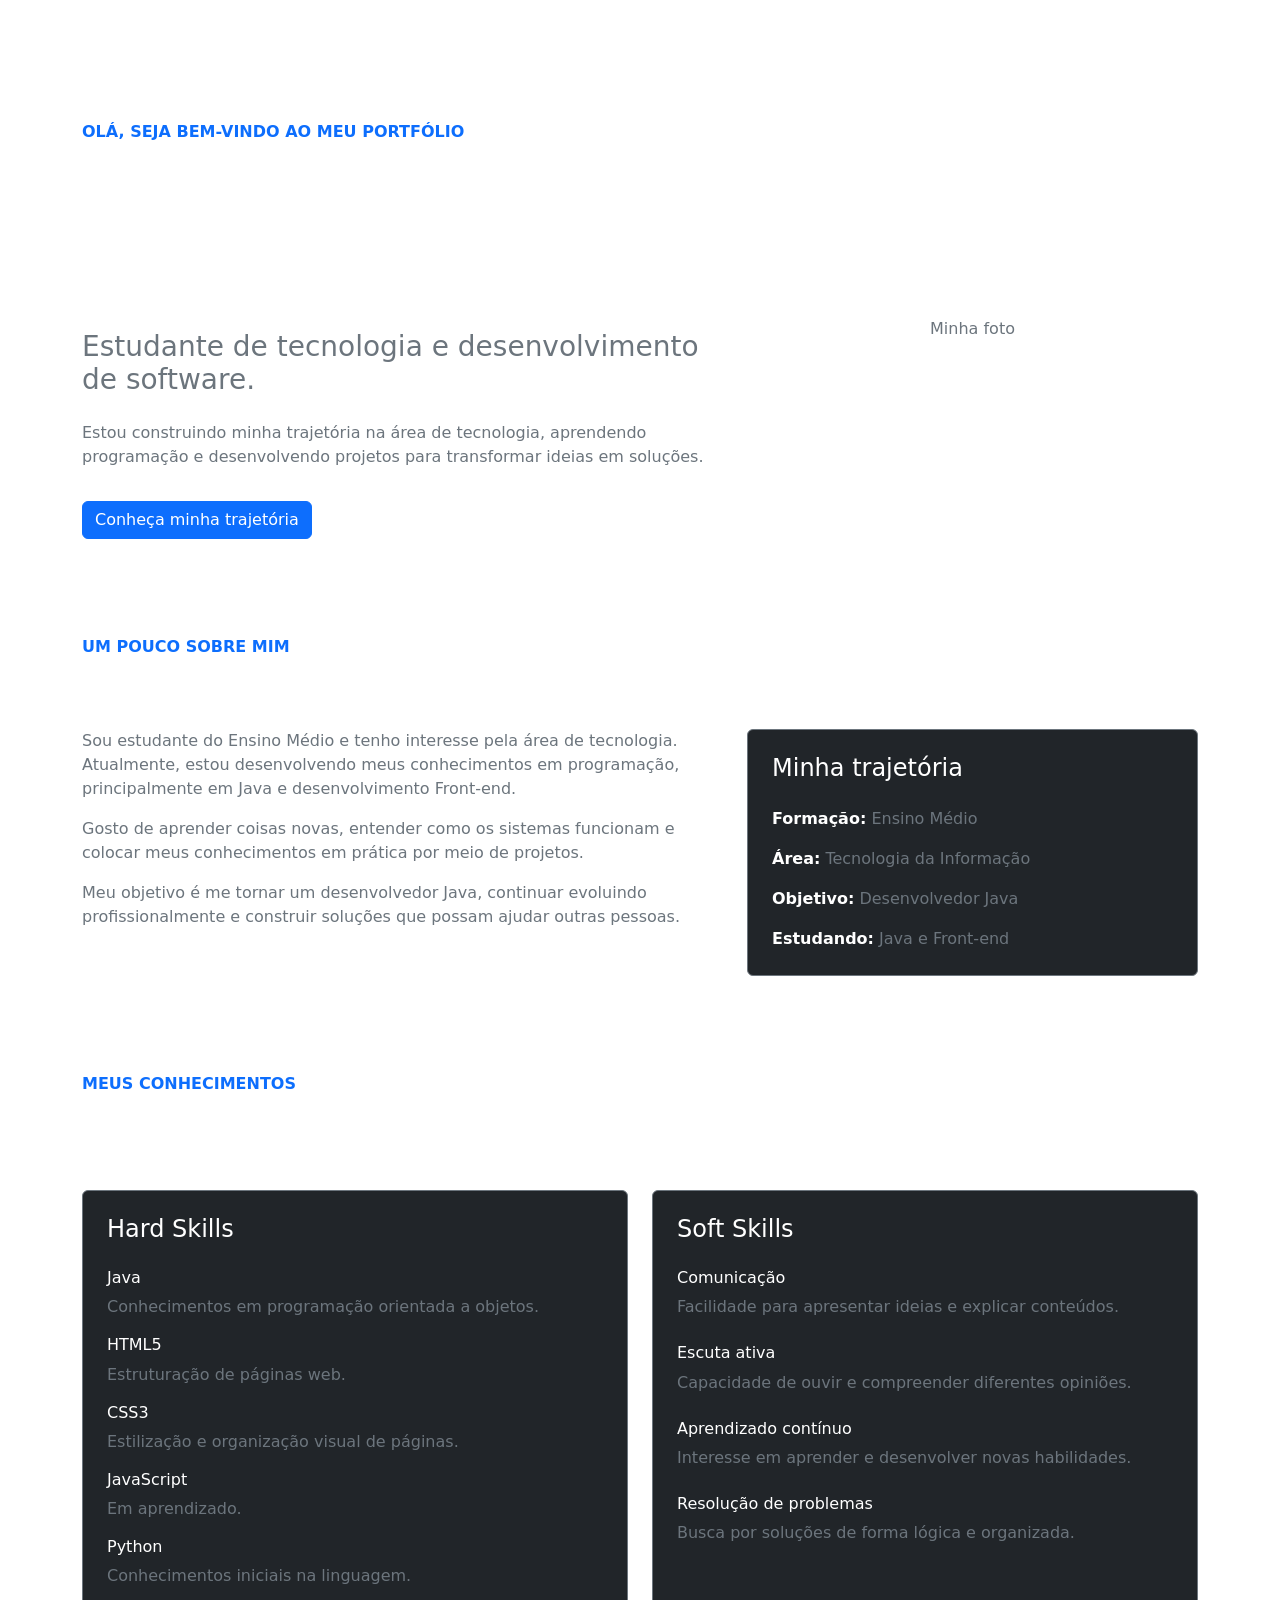
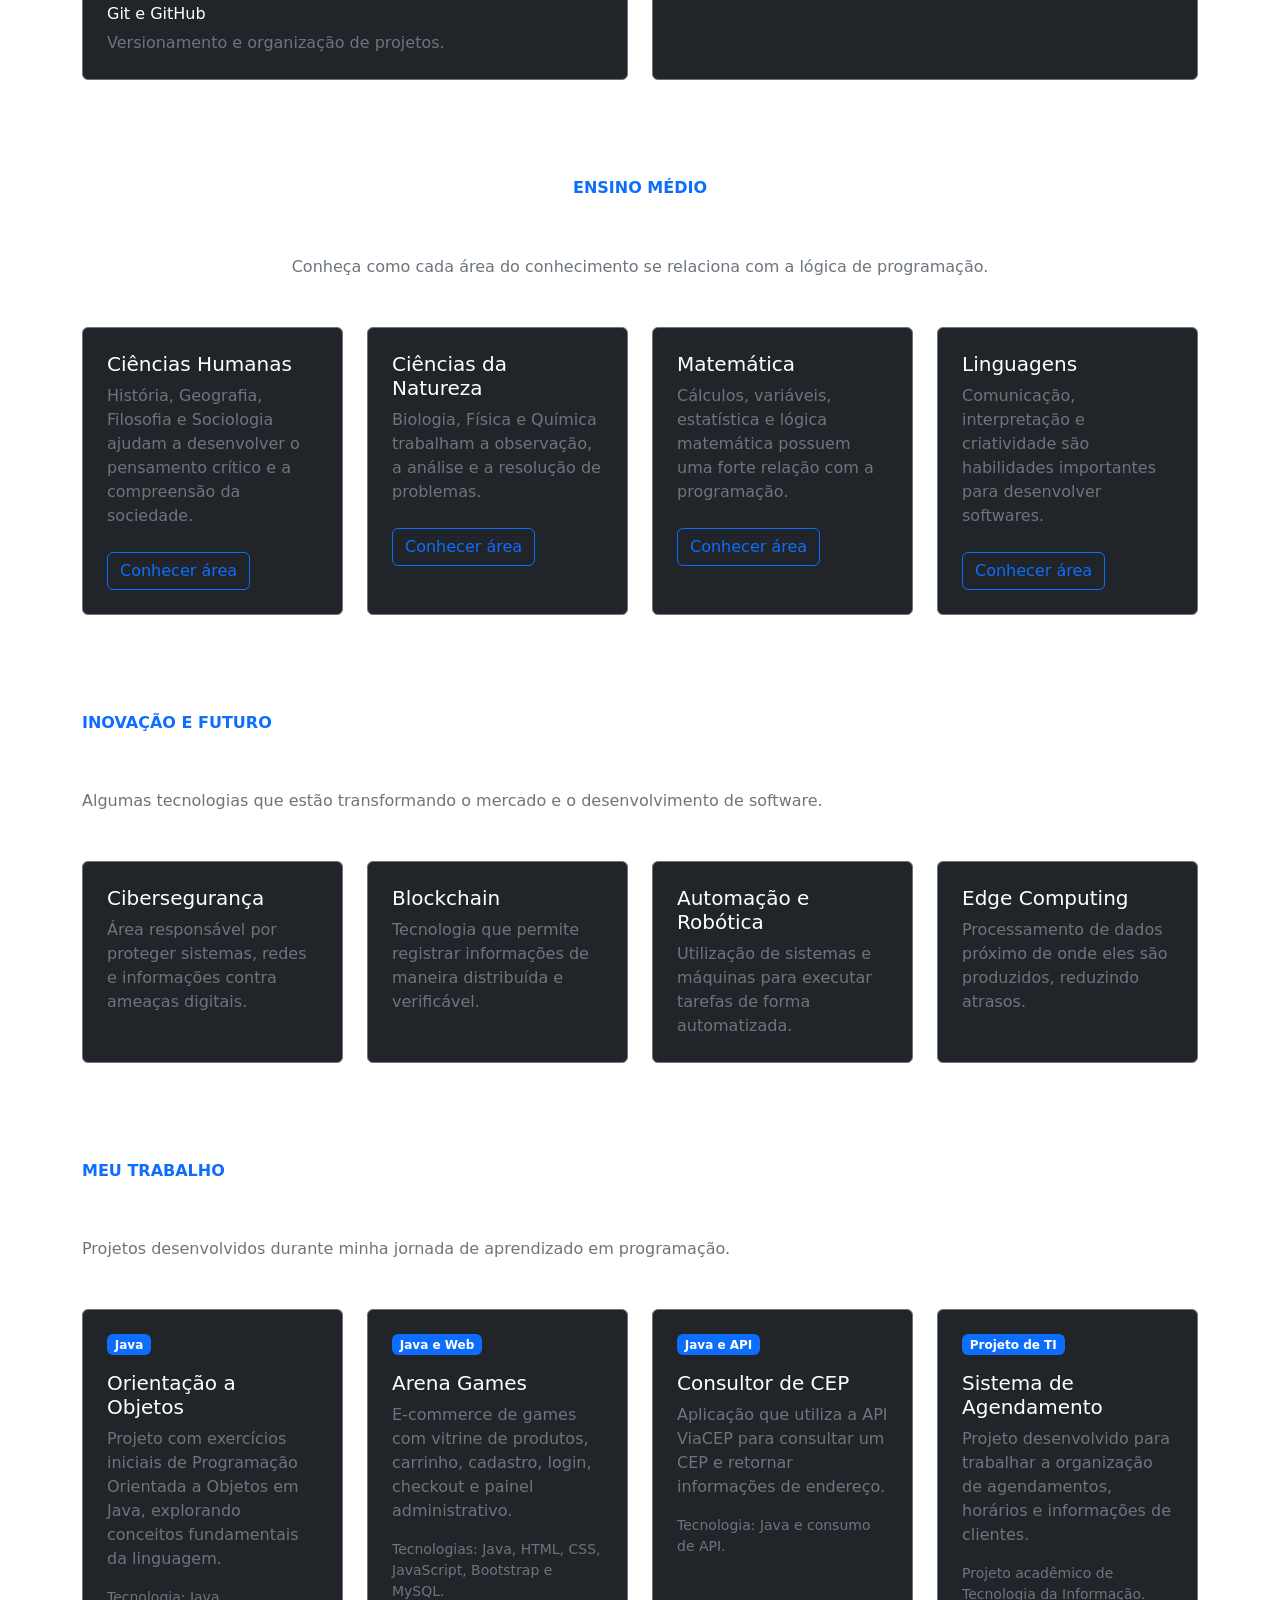
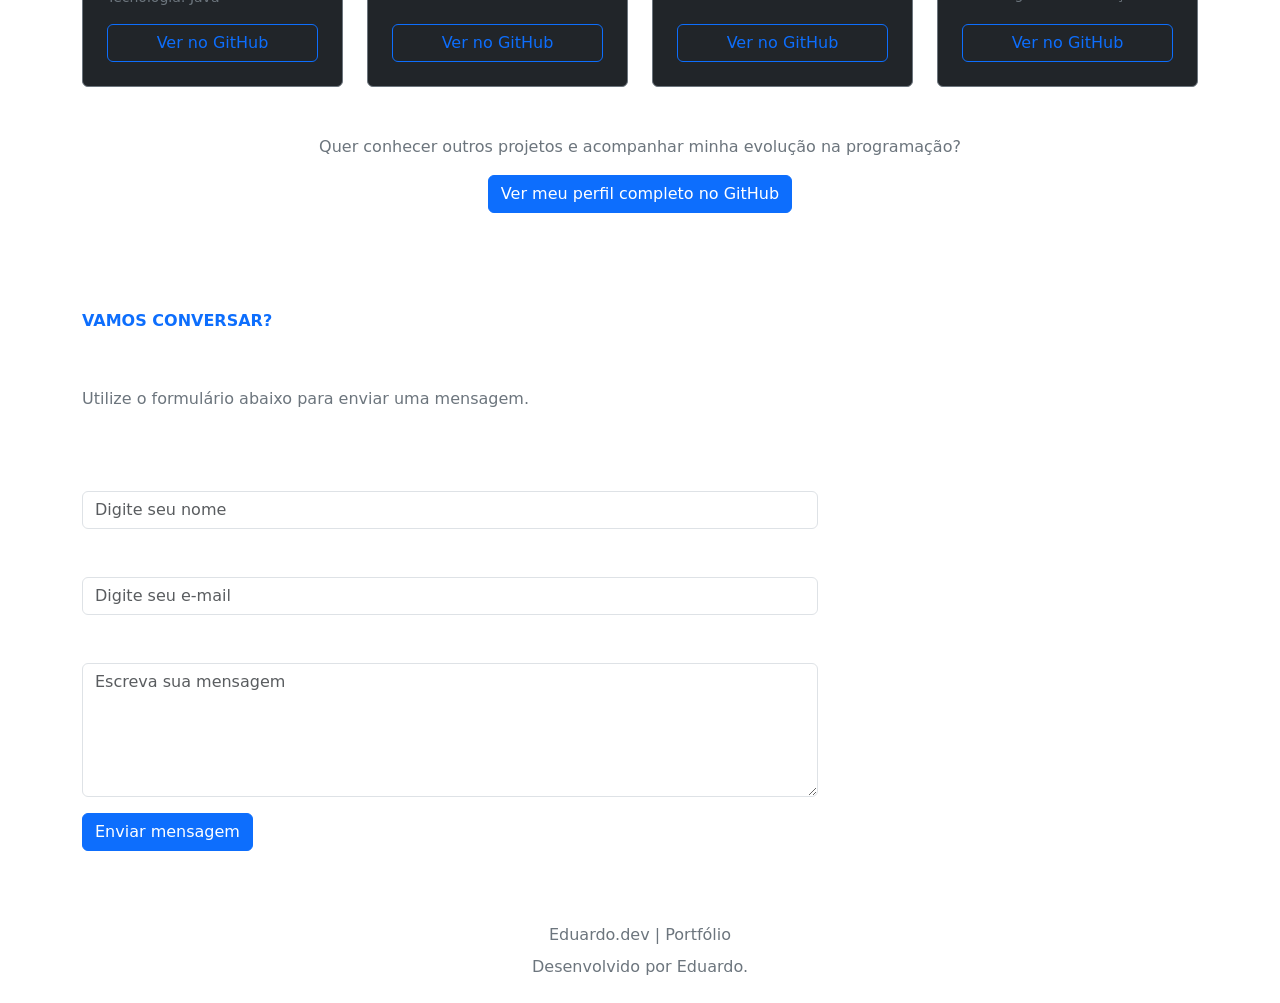
==== index.html @ 01cb0629 "Atualiza estrutura e estilização do portfólio" ====
<!DOCTYPE html>
<html lang="pt-BR">

<head>
    <meta charset="UTF-8">
    <meta name="viewport" content="width=device-width, initial-scale=1.0">

    <title>Eduardo.dev | Portfólio</title>

    <!-- Bootstrap -->
    <link href="https://cdn.jsdelivr.net/npm/bootstrap@5.3.3/dist/css/bootstrap.min.css" rel="stylesheet">

    <!-- CSS próprio -->
    <link rel="stylesheet" href="css/style.css">
</head>

<body>

    <!-- MENU -->
    <header>
        <nav class="navbar navbar-expand-lg navbar-dark container py-3">

            <a class="navbar-brand fw-bold" href="#inicio">
                Eduardo.dev
            </a>

            <button class="navbar-toggler" type="button"
                data-bs-toggle="collapse" data-bs-target="#menu">
                <span class="navbar-toggler-icon"></span>
            </button>

            <div class="collapse navbar-collapse" id="menu">

                <ul class="navbar-nav ms-auto">

                    <li class="nav-item">
                        <a class="nav-link" href="#inicio">Início</a>
                    </li>

                    <li class="nav-item">
                        <a class="nav-link" href="#sobre">Sobre mim</a>
                    </li>

                    <li class="nav-item">
                        <a class="nav-link" href="#habilidades">Habilidades</a>
                    </li>

                    <li class="nav-item">
                        <a class="nav-link" href="#conhecimentos">Conhecimentos</a>
                    </li>

                    <li class="nav-item">
                        <a class="nav-link" href="#tecnologias">Tecnologias</a>
                    </li>

                    <li class="nav-item">
                        <a class="nav-link" href="#projetos">Projetos</a>
                    </li>

                    <li class="nav-item">
                        <a class="nav-link" href="#contato">Contato</a>
                    </li>

                </ul>

            </div>
        </nav>
    </header>


    <main>

        <!-- APRESENTAÇÃO -->
        <section id="inicio" class="hero-section container py-5">

            <div class="row align-items-center">

                <div class="col-lg-7">

                    <span class="text-primary fw-semibold">
                        OLÁ, SEJA BEM-VINDO AO MEU PORTFÓLIO
                    </span>

                    <h1 class="display-3 fw-bold text-white mt-3">
                        Olá, eu sou Eduardo!
                    </h1>

                    <h2 class="h3 text-secondary mt-3">
                        Estudante de tecnologia e desenvolvimento de software.
                    </h2>

                    <p class="text-secondary mt-4">
                        Estou construindo minha trajetória na área de
                        tecnologia, aprendendo programação e desenvolvendo
                        projetos para transformar ideias em soluções.
                    </p>

                    <a href="#sobre" class="btn btn-primary mt-3">
                        Conheça minha trajetória
                    </a>

                </div>

                <div class="col-lg-5 text-center mt-5 mt-lg-0">

                    <div class="hero-image-placeholder">
                        <span class="text-secondary">
                            Minha foto
                        </span>
                    </div>

                </div>

            </div>

        </section>


        <!-- SOBRE MIM -->
        <section id="sobre" class="about-section container py-5">

            <div class="section-title mb-4">

                <span class="text-primary fw-semibold">
                    UM POUCO SOBRE MIM
                </span>

                <h2 class="text-white fw-bold mt-2">
                    Sobre mim
                </h2>

            </div>

            <div class="row g-4">

                <div class="col-lg-7">

                    <p class="text-secondary">
                        Sou estudante do Ensino Médio e tenho interesse
                        pela área de tecnologia. Atualmente, estou
                        desenvolvendo meus conhecimentos em programação,
                        principalmente em Java e desenvolvimento Front-end.
                    </p>

                    <p class="text-secondary">
                        Gosto de aprender coisas novas, entender como os
                        sistemas funcionam e colocar meus conhecimentos
                        em prática por meio de projetos.
                    </p>

                    <p class="text-secondary">
                        Meu objetivo é me tornar um desenvolvedor Java,
                        continuar evoluindo profissionalmente e construir
                        soluções que possam ajudar outras pessoas.
                    </p>

                </div>

                <div class="col-lg-5">

                    <div class="card bg-dark border-secondary h-100">

                        <div class="card-body p-4">

                            <h3 class="h4 text-white mb-4">
                                Minha trajetória
                            </h3>

                            <p class="text-secondary">
                                <strong class="text-white">Formação:</strong>
                                Ensino Médio
                            </p>

                            <p class="text-secondary">
                                <strong class="text-white">Área:</strong>
                                Tecnologia da Informação
                            </p>

                            <p class="text-secondary">
                                <strong class="text-white">Objetivo:</strong>
                                Desenvolvedor Java
                            </p>

                            <p class="text-secondary mb-0">
                                <strong class="text-white">Estudando:</strong>
                                Java e Front-end
                            </p>

                        </div>

                    </div>

                </div>

            </div>

        </section>


        <!-- HABILIDADES -->
        <section id="habilidades" class="skills-section container py-5">

            <div class="section-title mb-5">

                <span class="text-primary fw-semibold">
                    MEUS CONHECIMENTOS
                </span>

                <h2 class="text-white fw-bold mt-2">
                    Habilidades
                </h2>

            </div>

            <div class="row g-4">

                <!-- HARD SKILLS -->
                <div class="col-lg-6">

                    <div class="card bg-dark border-secondary h-100">

                        <div class="card-body p-4">

                            <h3 class="h4 text-white mb-4">
                                Hard Skills
                            </h3>

                            <div class="mb-3">
                                <h4 class="h6 text-white">Java</h4>
                                <p class="text-secondary">
                                    Conhecimentos em programação
                                    orientada a objetos.
                                </p>
                            </div>

                            <div class="mb-3">
                                <h4 class="h6 text-white">HTML5</h4>
                                <p class="text-secondary">
                                    Estruturação de páginas web.
                                </p>
                            </div>

                            <div class="mb-3">
                                <h4 class="h6 text-white">CSS3</h4>
                                <p class="text-secondary">
                                    Estilização e organização visual
                                    de páginas.
                                </p>
                            </div>

                            <div class="mb-3">
                                <h4 class="h6 text-white">JavaScript</h4>
                                <p class="text-secondary">
                                    Em aprendizado.
                                </p>
                            </div>

                            <div class="mb-3">
                                <h4 class="h6 text-white">Python</h4>
                                <p class="text-secondary">
                                    Conhecimentos iniciais na linguagem.
                                </p>
                            </div>

                            <div>
                                <h4 class="h6 text-white">Git e GitHub</h4>
                                <p class="text-secondary mb-0">
                                    Versionamento e organização de projetos.
                                </p>
                            </div>

                        </div>

                    </div>

                </div>


                <!-- SOFT SKILLS -->
                <div class="col-lg-6">

                    <div class="card bg-dark border-secondary h-100">

                        <div class="card-body p-4">

                            <h3 class="h4 text-white mb-4">
                                Soft Skills
                            </h3>

                            <div class="mb-4">
                                <h4 class="h6 text-white">
                                    Comunicação
                                </h4>
                                <p class="text-secondary">
                                    Facilidade para apresentar ideias
                                    e explicar conteúdos.
                                </p>
                            </div>

                            <div class="mb-4">
                                <h4 class="h6 text-white">
                                    Escuta ativa
                                </h4>
                                <p class="text-secondary">
                                    Capacidade de ouvir e compreender
                                    diferentes opiniões.
                                </p>
                            </div>

                            <div class="mb-4">
                                <h4 class="h6 text-white">
                                    Aprendizado contínuo
                                </h4>
                                <p class="text-secondary">
                                    Interesse em aprender e desenvolver
                                    novas habilidades.
                                </p>
                            </div>

                            <div>
                                <h4 class="h6 text-white">
                                    Resolução de problemas
                                </h4>
                                <p class="text-secondary mb-0">
                                    Busca por soluções de forma lógica
                                    e organizada.
                                </p>
                            </div>

                        </div>

                    </div>

                </div>

            </div>

        </section>


        <!-- ÁREAS DO CONHECIMENTO -->
        <section id="conhecimentos" class="container py-5">

            <div class="section-title text-center mb-5">

                <span class="text-primary fw-semibold">
                    ENSINO MÉDIO
                </span>

                <h2 class="text-white fw-bold mt-2">
                    Áreas do Conhecimento
                </h2>

                <p class="text-secondary">
                    Conheça como cada área do conhecimento se relaciona
                    com a lógica de programação.
                </p>

            </div>

            <div class="row g-4">

                <div class="col-md-6 col-lg-3">

                    <div class="card bg-dark border-secondary h-100">

                        <div class="card-body p-4">

                            <h3 class="h5 text-white">
                                Ciências Humanas
                            </h3>

                            <p class="text-secondary">
                                História, Geografia, Filosofia e Sociologia
                                ajudam a desenvolver o pensamento crítico
                                e a compreensão da sociedade.
                            </p>

                            <a href="pages/humanas.html"
                                class="btn btn-outline-primary mt-2">
                                Conhecer área
                            </a>

                        </div>

                    </div>

                </div>


                <div class="col-md-6 col-lg-3">

                    <div class="card bg-dark border-secondary h-100">

                        <div class="card-body p-4">

                            <h3 class="h5 text-white">
                                Ciências da Natureza
                            </h3>

                            <p class="text-secondary">
                                Biologia, Física e Química trabalham
                                a observação, a análise e a resolução
                                de problemas.
                            </p>

                            <a href="pages/natureza.html"
                                class="btn btn-outline-primary mt-2">
                                Conhecer área
                            </a>

                        </div>

                    </div>

                </div>


                <div class="col-md-6 col-lg-3">

                    <div class="card bg-dark border-secondary h-100">

                        <div class="card-body p-4">

                            <h3 class="h5 text-white">
                                Matemática
                            </h3>

                            <p class="text-secondary">
                                Cálculos, variáveis, estatística e lógica
                                matemática possuem uma forte relação
                                com a programação.
                            </p>

                            <a href="pages/matematica.html"
                                class="btn btn-outline-primary mt-2">
                                Conhecer área
                            </a>

                        </div>

                    </div>

                </div>


                <div class="col-md-6 col-lg-3">

                    <div class="card bg-dark border-secondary h-100">

                        <div class="card-body p-4">

                            <h3 class="h5 text-white">
                                Linguagens
                            </h3>

                            <p class="text-secondary">
                                Comunicação, interpretação e criatividade
                                são habilidades importantes para
                                desenvolver softwares.
                            </p>

                            <a href="pages/linguagens.html"
                                class="btn btn-outline-primary mt-2">
                                Conhecer área
                            </a>

                        </div>

                    </div>

                </div>

            </div>

        </section>


        <!-- TENDÊNCIAS TECNOLÓGICAS -->
        <section id="tecnologias" class="container py-5">

            <div class="section-title mb-5">

                <span class="text-primary fw-semibold">
                    INOVAÇÃO E FUTURO
                </span>

                <h2 class="text-white fw-bold mt-2">
                    Tendências Tecnológicas
                </h2>

                <p class="text-secondary">
                    Algumas tecnologias que estão transformando
                    o mercado e o desenvolvimento de software.
                </p>

            </div>

            <div class="row g-4">

                <div class="col-md-6 col-lg-3">

                    <div class="card bg-dark border-secondary h-100">

                        <div class="card-body p-4">

                            <h3 class="h5 text-white">
                                Cibersegurança
                            </h3>

                            <p class="text-secondary mb-0">
                                Área responsável por proteger sistemas,
                                redes e informações contra ameaças digitais.
                            </p>

                        </div>

                    </div>

                </div>

                <div class="col-md-6 col-lg-3">

                    <div class="card bg-dark border-secondary h-100">

                        <div class="card-body p-4">

                            <h3 class="h5 text-white">
                                Blockchain
                            </h3>

                            <p class="text-secondary mb-0">
                                Tecnologia que permite registrar informações
                                de maneira distribuída e verificável.
                            </p>

                        </div>

                    </div>

                </div>

                <div class="col-md-6 col-lg-3">

                    <div class="card bg-dark border-secondary h-100">

                        <div class="card-body p-4">

                            <h3 class="h5 text-white">
                                Automação e Robótica
                            </h3>

                            <p class="text-secondary mb-0">
                                Utilização de sistemas e máquinas para
                                executar tarefas de forma automatizada.
                            </p>

                        </div>

                    </div>

                </div>

                <div class="col-md-6 col-lg-3">

                    <div class="card bg-dark border-secondary h-100">

                        <div class="card-body p-4">

                            <h3 class="h5 text-white">
                                Edge Computing
                            </h3>

                            <p class="text-secondary mb-0">
                                Processamento de dados próximo de onde
                                eles são produzidos, reduzindo atrasos.
                            </p>

                        </div>

                    </div>

                </div>

            </div>

        </section>


        <!-- PROJETOS -->
        <section id="projetos" class="container py-5">

            <div class="section-title mb-5">

                <span class="text-primary fw-semibold">
                    MEU TRABALHO
                </span>

                <h2 class="text-white fw-bold mt-2">
                    Meus Projetos
                </h2>

                <p class="text-secondary">
                    Projetos desenvolvidos durante minha jornada
                    de aprendizado em programação.
                </p>

            </div>

            <div class="row g-4">


                <!-- PROJETO 1: ORIENTAÇÃO A OBJETOS -->
                <div class="col-md-6 col-lg-3">

                    <div class="card bg-dark border-secondary h-100">

                        <div class="card-body p-4 d-flex flex-column">

                            <span class="badge bg-primary mb-3 align-self-start">
                                Java
                            </span>

                            <h3 class="h5 text-white">
                                Orientação a Objetos
                            </h3>

                            <p class="text-secondary">
                                Projeto com exercícios iniciais de
                                Programação Orientada a Objetos em Java,
                                explorando conceitos fundamentais
                                da linguagem.
                            </p>

                            <p class="text-secondary small">
                                Tecnologia: Java
                            </p>

                            <a href="https://github.com/EduardoShimono/Orienta-o-a-objeto-"
                                target="_blank"
                                rel="noopener noreferrer"
                                class="btn btn-outline-primary mt-auto">
                                Ver no GitHub
                            </a>

                        </div>

                    </div>

                </div>


                <!-- PROJETO 2: E-COMMERCE -->
                <div class="col-md-6 col-lg-3">

                    <div class="card bg-dark border-secondary h-100">

                        <div class="card-body p-4 d-flex flex-column">

                            <span class="badge bg-primary mb-3 align-self-start">
                                Java e Web
                            </span>

                            <h3 class="h5 text-white">
                                Arena Games
                            </h3>

                            <p class="text-secondary">
                                E-commerce de games com vitrine de produtos,
                                carrinho, cadastro, login, checkout
                                e painel administrativo.
                            </p>

                            <p class="text-secondary small">
                                Tecnologias: Java, HTML, CSS, JavaScript,
                                Bootstrap e MySQL.
                            </p>

                            <a href="https://github.com/EduardoShimono/e-commerce_challenge_de_T.i"
                                target="_blank"
                                rel="noopener noreferrer"
                                class="btn btn-outline-primary mt-auto">
                                Ver no GitHub
                            </a>

                        </div>

                    </div>

                </div>


                <!-- PROJETO 3: CONSULTOR DE CEP -->
                <div class="col-md-6 col-lg-3">

                    <div class="card bg-dark border-secondary h-100">

                        <div class="card-body p-4 d-flex flex-column">

                            <span class="badge bg-primary mb-3 align-self-start">
                                Java e API
                            </span>

                            <h3 class="h5 text-white">
                                Consultor de CEP
                            </h3>

                            <p class="text-secondary">
                                Aplicação que utiliza a API ViaCEP
                                para consultar um CEP e retornar
                                informações de endereço.
                            </p>

                            <p class="text-secondary small">
                                Tecnologia: Java e consumo de API.
                            </p>

                            <a href="https://github.com/EduardoShimono/consultor-de-CEP"
                                target="_blank"
                                rel="noopener noreferrer"
                                class="btn btn-outline-primary mt-auto">
                                Ver no GitHub
                            </a>

                        </div>

                    </div>

                </div>


                <!-- PROJETO 4: AGENDAMENTO -->
                <div class="col-md-6 col-lg-3">

                    <div class="card bg-dark border-secondary h-100">

                        <div class="card-body p-4 d-flex flex-column">

                            <span class="badge bg-primary mb-3 align-self-start">
                                Projeto de TI
                            </span>

                            <h3 class="h5 text-white">
                                Sistema de Agendamento
                            </h3>

                            <p class="text-secondary">
                                Projeto desenvolvido para trabalhar
                                a organização de agendamentos,
                                horários e informações de clientes.
                            </p>

                            <p class="text-secondary small">
                                Projeto acadêmico de Tecnologia da Informação.
                            </p>

                            <a href="https://github.com/EduardoShimono/Projeto_De_Ti_2Bi_agendamento"
                                target="_blank"
                                rel="noopener noreferrer"
                                class="btn btn-outline-primary mt-auto">
                                Ver no GitHub
                            </a>

                        </div>

                    </div>

                </div>

            </div>


            <!-- LINK PARA TODOS OS REPOSITÓRIOS -->
            <div class="text-center mt-5">

                <p class="text-secondary">
                    Quer conhecer outros projetos e acompanhar
                    minha evolução na programação?
                </p>

                <a href="https://github.com/EduardoShimono"
                    target="_blank"
                    rel="noopener noreferrer"
                    class="btn btn-primary">
                    Ver meu perfil completo no GitHub
                </a>

            </div>

        </section>


        <!-- CONTATO -->
        <section id="contato" class="container py-5">

            <div class="section-title mb-5">

                <span class="text-primary fw-semibold">
                    VAMOS CONVERSAR?
                </span>

                <h2 class="text-white fw-bold mt-2">
                    Entre em contato
                </h2>

                <p class="text-secondary">
                    Utilize o formulário abaixo para enviar uma mensagem.
                </p>

            </div>

            <div class="row">

                <div class="col-lg-8">

                    <form id="formContato">

                        <div class="mb-3">

                            <label for="nome" class="form-label text-white">
                                Nome
                            </label>

                            <input type="text" id="nome" name="nome"
                                class="form-control"
                                placeholder="Digite seu nome" required>

                        </div>

                        <div class="mb-3">

                            <label for="email" class="form-label text-white">
                                E-mail
                            </label>

                            <input type="email" id="email" name="email"
                                class="form-control"
                                placeholder="Digite seu e-mail" required>

                        </div>

                        <div class="mb-3">

                            <label for="mensagem" class="form-label text-white">
                                Mensagem
                            </label>

                            <textarea id="mensagem" name="mensagem"
                                class="form-control" rows="5"
                                placeholder="Escreva sua mensagem"
                                required></textarea>

                        </div>

                        <button type="submit" class="btn btn-primary">
                            Enviar mensagem
                        </button>

                    </form>

                </div>

            </div>

        </section>

    </main>


    <!-- RODAPÉ -->
    <footer class="container text-center py-4">

        <p class="text-secondary mb-0">
            Eduardo.dev | Portfólio
        </p>

        <p class="text-secondary mt-2 mb-0">
            Desenvolvido por Eduardo.
        </p>

    </footer>


    <!-- JAVASCRIPT DO BOOTSTRAP -->
    <script src="https://cdn.jsdelivr.net/npm/bootstrap@5.3.3/dist/js/bootstrap.bundle.min.js"></script>

    <!-- JAVASCRIPT PRÓPRIO -->
    <script src="js/script.js"></script>

</body>
</html>
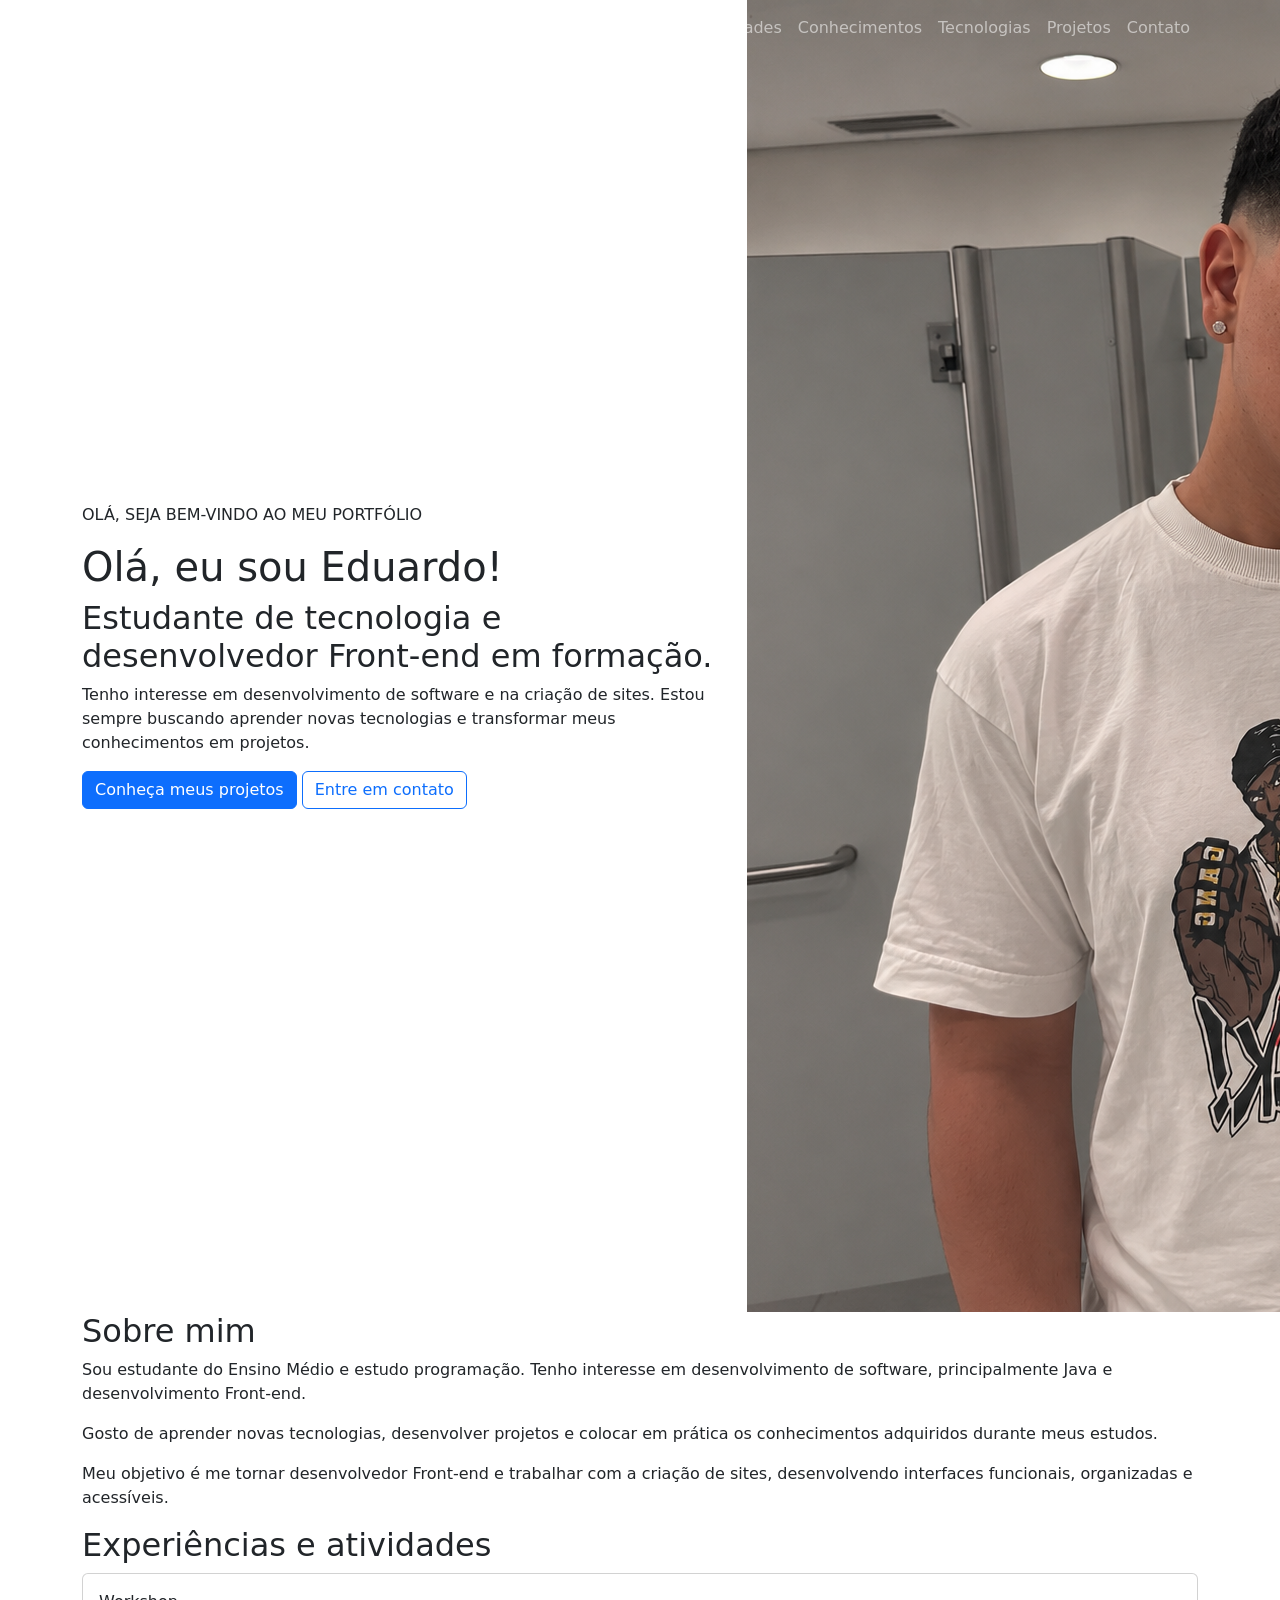
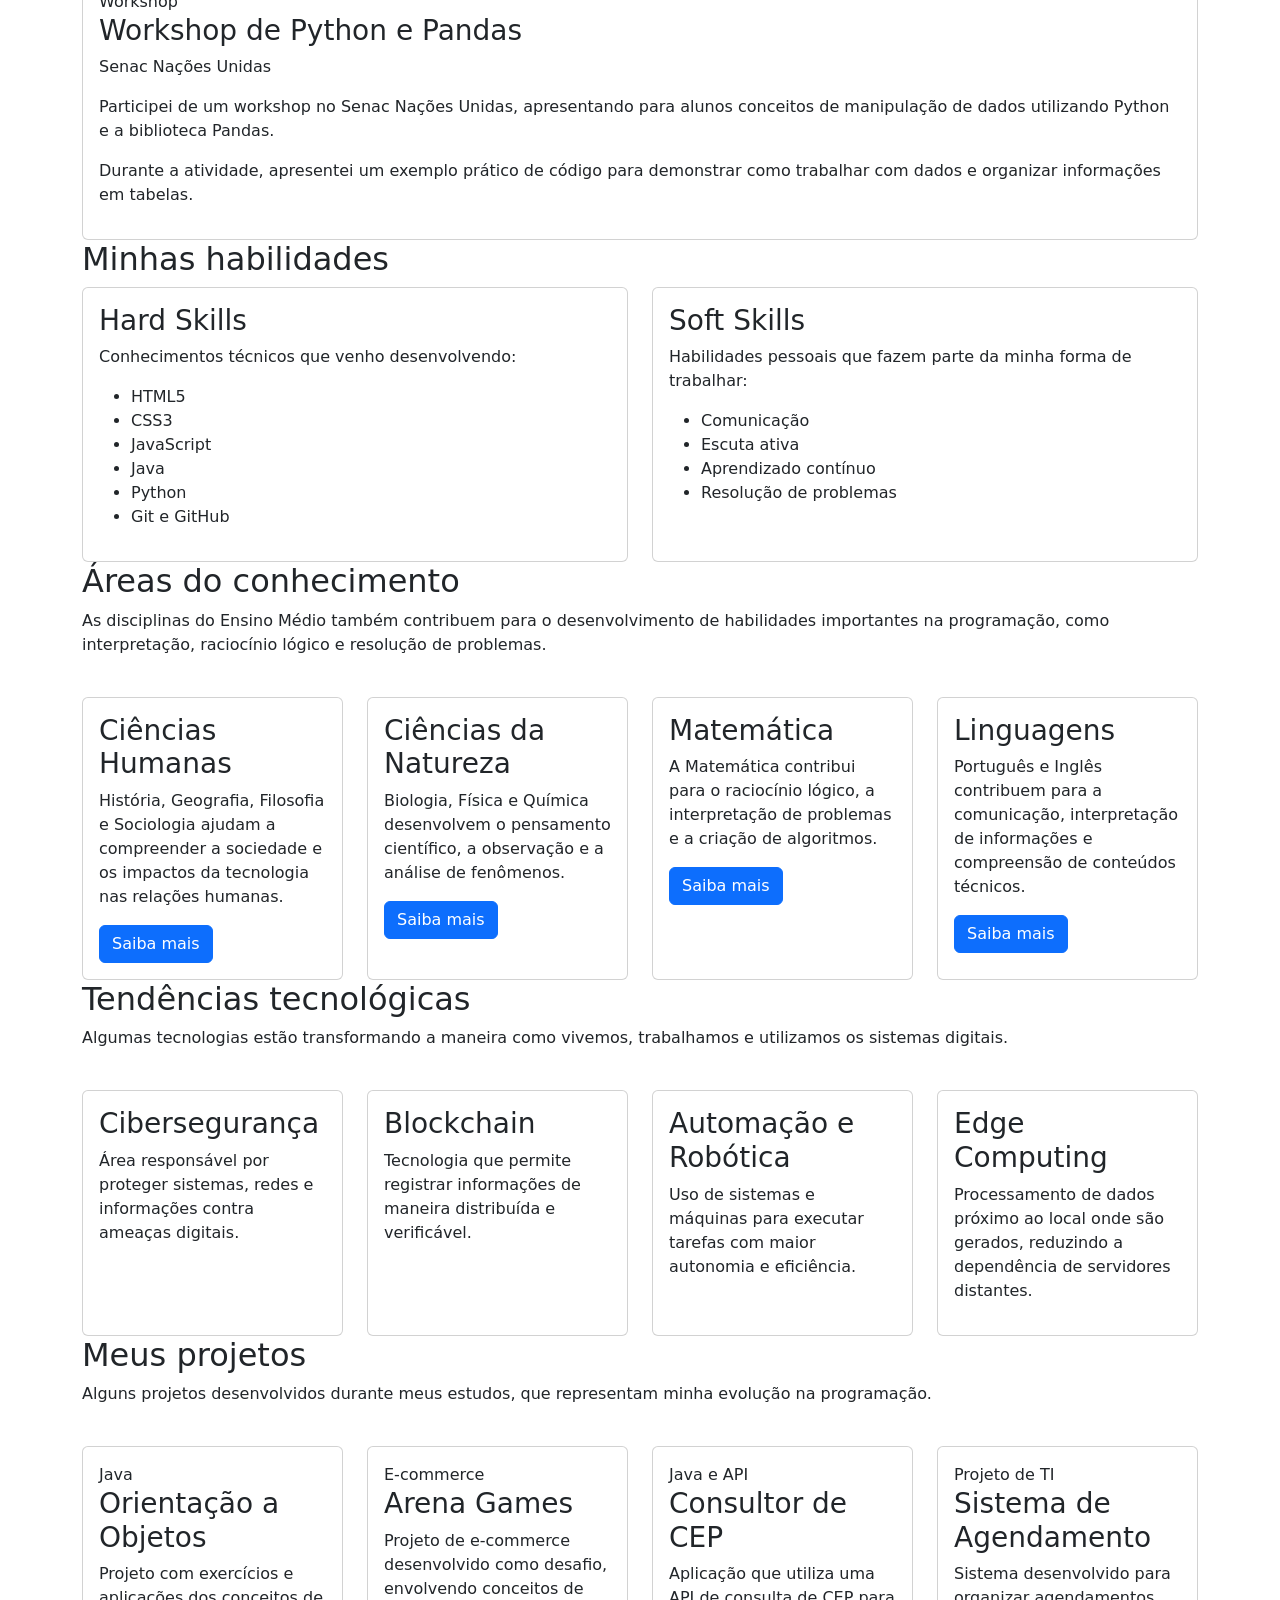
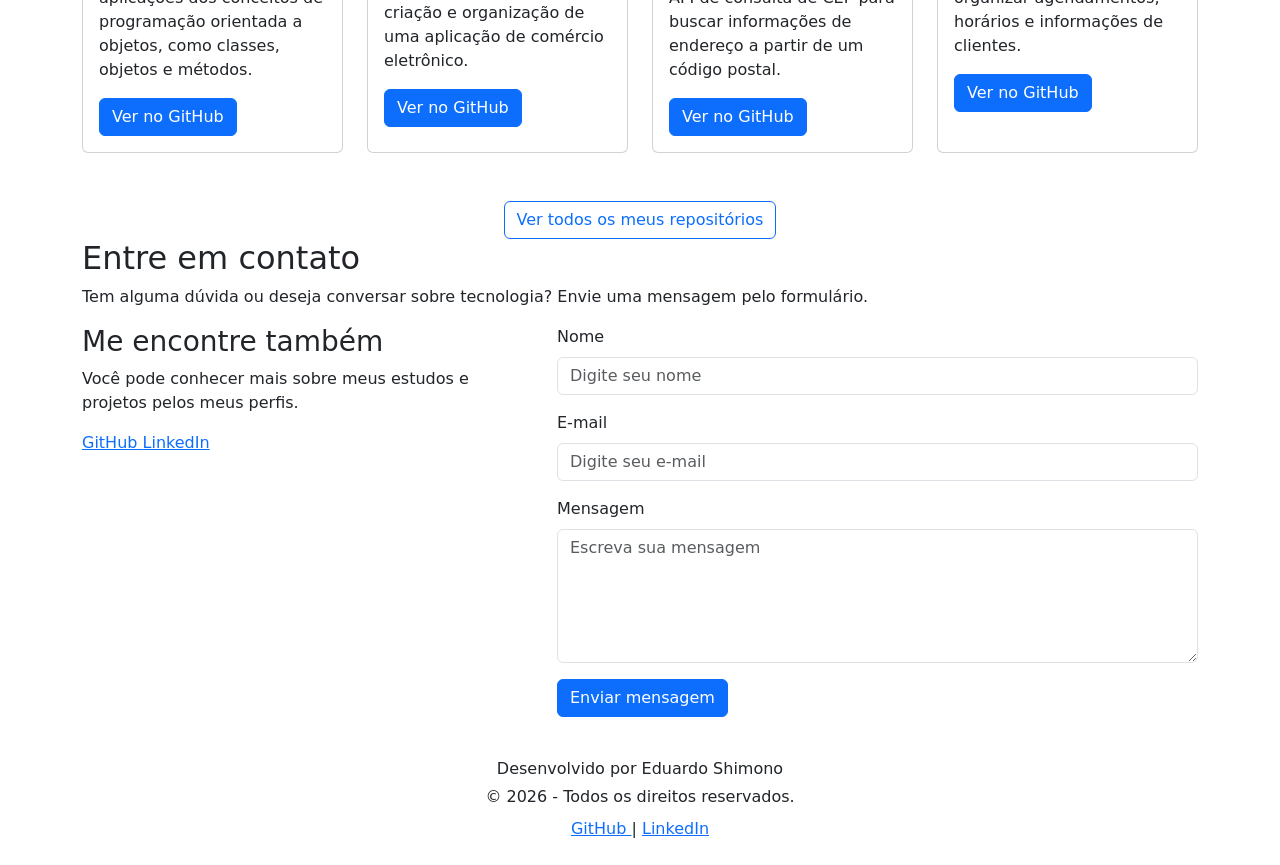
==== commit 5c9ee2f7: "vinculando o javascript" ====
--- a/index.html
+++ b/index.html
@@ -6,886 +6,608 @@
     <meta charset="UTF-8">
     <meta name="viewport" content="width=device-width, initial-scale=1.0">
 
-    <title>Eduardo.dev | Portfólio</title>
-
-    <!-- Bootstrap -->
-    <link href="https://cdn.jsdelivr.net/npm/bootstrap@5.3.3/dist/css/bootstrap.min.css" rel="stylesheet">
-
-    <!-- CSS próprio -->
+    <meta name="description"
+        content="Portfólio de Eduardo Shimono, estudante de tecnologia com foco em desenvolvimento Front-end.">
+
+    <title>Eduardo Shimono | Portfólio</title>
+
+    <link href="https://cdn.jsdelivr.net/npm/bootstrap@5.3.3/dist/css/bootstrap.min.css"
+        rel="stylesheet">
+
     <link rel="stylesheet" href="css/style.css">
 </head>
 
 <body>
 
-    <!-- MENU -->
-    <header>
-        <nav class="navbar navbar-expand-lg navbar-dark container py-3">
-
-            <a class="navbar-brand fw-bold" href="#inicio">
-                Eduardo.dev
-            </a>
+    <!-- NAVEGAÇÃO -->
+    <nav class="navbar navbar-expand-lg navbar-dark fixed-top">
+        <div class="container">
+
+            <a class="navbar-brand fw-bold" href="#inicio">Eduardo.dev</a>
 
             <button class="navbar-toggler" type="button"
-                data-bs-toggle="collapse" data-bs-target="#menu">
+                data-bs-toggle="collapse" data-bs-target="#menu"
+                aria-controls="menu" aria-expanded="false"
+                aria-label="Abrir menu">
                 <span class="navbar-toggler-icon"></span>
             </button>
 
             <div class="collapse navbar-collapse" id="menu">
-
                 <ul class="navbar-nav ms-auto">
 
-                    <li class="nav-item">
-                        <a class="nav-link" href="#inicio">Início</a>
-                    </li>
-
-                    <li class="nav-item">
-                        <a class="nav-link" href="#sobre">Sobre mim</a>
-                    </li>
-
-                    <li class="nav-item">
-                        <a class="nav-link" href="#habilidades">Habilidades</a>
-                    </li>
-
-                    <li class="nav-item">
-                        <a class="nav-link" href="#conhecimentos">Conhecimentos</a>
-                    </li>
-
-                    <li class="nav-item">
-                        <a class="nav-link" href="#tecnologias">Tecnologias</a>
-                    </li>
-
-                    <li class="nav-item">
-                        <a class="nav-link" href="#projetos">Projetos</a>
-                    </li>
-
-                    <li class="nav-item">
-                        <a class="nav-link" href="#contato">Contato</a>
-                    </li>
+                    <li class="nav-item"><a class="nav-link" href="#inicio">Início</a></li>
+                    <li class="nav-item"><a class="nav-link" href="#sobre">Sobre mim</a></li>
+                    <li class="nav-item"><a class="nav-link" href="#habilidades">Habilidades</a></li>
+                    <li class="nav-item"><a class="nav-link" href="#conhecimentos">Conhecimentos</a></li>
+                    <li class="nav-item"><a class="nav-link" href="#tecnologias">Tecnologias</a></li>
+                    <li class="nav-item"><a class="nav-link" href="#projetos">Projetos</a></li>
+                    <li class="nav-item"><a class="nav-link" href="#contato">Contato</a></li>
 
                 </ul>
-
-            </div>
-        </nav>
+            </div>
+        </div>
+    </nav>
+
+
+    <!-- APRESENTAÇÃO -->
+    <header id="inicio" class="hero-section">
+        <div class="container">
+            <div class="row align-items-center">
+
+                <div class="col-lg-7">
+
+                    <p class="eyebrow">OLÁ, SEJA BEM-VINDO AO MEU PORTFÓLIO</p>
+
+                    <h1>Olá, eu sou <span>Eduardo!</span></h1>
+
+                    <h2>Estudante de tecnologia e desenvolvedor Front-end em formação.</h2>
+
+                    <p>
+                        Tenho interesse em desenvolvimento de software e na criação
+                        de sites. Estou sempre buscando aprender novas tecnologias
+                        e transformar meus conhecimentos em projetos.
+                    </p>
+
+                    <div class="hero-buttons">
+                        <a href="#projetos" class="btn btn-primary">
+                            Conheça meus projetos
+                        </a>
+
+                        <a href="#contato" class="btn btn-outline-primary">
+                            Entre em contato
+                        </a>
+                    </div>
+
+                </div>
+
+                <div class="col-lg-5 text-center mt-5 mt-lg-0">
+
+                    <img
+                        src="assets/img/perfil.png"
+                        alt="Foto de perfil de Eduardo Shimono"
+                        class="foto-perfil"
+                    >
+
+                </div>
+
+            </div>
+        </div>
     </header>
 
 
     <main>
 
-        <!-- APRESENTAÇÃO -->
-        <section id="inicio" class="hero-section container py-5">
-
-            <div class="row align-items-center">
-
-                <div class="col-lg-7">
-
-                    <span class="text-primary fw-semibold">
-                        OLÁ, SEJA BEM-VINDO AO MEU PORTFÓLIO
-                    </span>
-
-                    <h1 class="display-3 fw-bold text-white mt-3">
-                        Olá, eu sou Eduardo!
-                    </h1>
-
-                    <h2 class="h3 text-secondary mt-3">
-                        Estudante de tecnologia e desenvolvimento de software.
-                    </h2>
-
-                    <p class="text-secondary mt-4">
-                        Estou construindo minha trajetória na área de
-                        tecnologia, aprendendo programação e desenvolvendo
-                        projetos para transformar ideias em soluções.
+        <!-- SOBRE MIM -->
+        <section id="sobre" class="section-padding">
+            <div class="container">
+
+                <h2 class="section-title">Sobre mim</h2>
+
+                <div class="content-box">
+
+                    <p>
+                        Sou estudante do Ensino Médio e estudo programação.
+                        Tenho interesse em desenvolvimento de software,
+                        principalmente Java e desenvolvimento Front-end.
                     </p>
 
-                    <a href="#sobre" class="btn btn-primary mt-3">
-                        Conheça minha trajetória
+                    <p>
+                        Gosto de aprender novas tecnologias, desenvolver projetos
+                        e colocar em prática os conhecimentos adquiridos durante
+                        meus estudos.
+                    </p>
+
+                    <p>
+                        Meu objetivo é me tornar desenvolvedor Front-end e trabalhar
+                        com a criação de sites, desenvolvendo interfaces funcionais,
+                        organizadas e acessíveis.
+                    </p>
+
+                </div>
+
+            </div>
+        </section>
+
+
+        <!-- EXPERIÊNCIA -->
+        <section id="experiencia" class="section-padding section-alternate">
+            <div class="container">
+
+                <h2 class="section-title">Experiências e atividades</h2>
+
+                <div class="card experience-card">
+                    <div class="card-body">
+
+                        <span class="experience-tag">Workshop</span>
+
+                        <h3>Workshop de Python e Pandas</h3>
+
+                        <p class="experience-place">Senac Nações Unidas</p>
+
+                        <p>
+                            Participei de um workshop no Senac Nações Unidas,
+                            apresentando para alunos conceitos de manipulação
+                            de dados utilizando Python e a biblioteca Pandas.
+                        </p>
+
+                        <p>
+                            Durante a atividade, apresentei um exemplo prático
+                            de código para demonstrar como trabalhar com dados
+                            e organizar informações em tabelas.
+                        </p>
+
+                    </div>
+                </div>
+
+            </div>
+        </section>
+
+
+        <!-- HABILIDADES -->
+        <section id="habilidades" class="section-padding">
+            <div class="container">
+
+                <h2 class="section-title">Minhas habilidades</h2>
+
+                <div class="row g-4">
+
+                    <div class="col-md-6">
+                        <div class="card h-100">
+                            <div class="card-body">
+
+                                <h3>Hard Skills</h3>
+
+                                <p>Conhecimentos técnicos que venho desenvolvendo:</p>
+
+                                <ul class="skill-list">
+                                    <li>HTML5</li>
+                                    <li>CSS3</li>
+                                    <li>JavaScript</li>
+                                    <li>Java</li>
+                                    <li>Python</li>
+                                    <li>Git e GitHub</li>
+                                </ul>
+
+                            </div>
+                        </div>
+                    </div>
+
+                    <div class="col-md-6">
+                        <div class="card h-100">
+                            <div class="card-body">
+
+                                <h3>Soft Skills</h3>
+
+                                <p>Habilidades pessoais que fazem parte da minha forma de trabalhar:</p>
+
+                                <ul class="skill-list">
+                                    <li>Comunicação</li>
+                                    <li>Escuta ativa</li>
+                                    <li>Aprendizado contínuo</li>
+                                    <li>Resolução de problemas</li>
+                                </ul>
+
+                            </div>
+                        </div>
+                    </div>
+
+                </div>
+
+            </div>
+        </section>
+
+
+        <!-- ÁREAS DO CONHECIMENTO -->
+        <section id="conhecimentos" class="section-padding section-alternate">
+            <div class="container">
+
+                <h2 class="section-title">Áreas do conhecimento</h2>
+
+                <p class="section-description">
+                    As disciplinas do Ensino Médio também contribuem para o
+                    desenvolvimento de habilidades importantes na programação,
+                    como interpretação, raciocínio lógico e resolução de problemas.
+                </p>
+
+                <div class="row g-4 mt-2">
+
+                    <div class="col-md-6 col-lg-3">
+                        <div class="card h-100">
+                            <div class="card-body">
+                                <h3>Ciências Humanas</h3>
+                                <p>
+                                    História, Geografia, Filosofia e Sociologia
+                                    ajudam a compreender a sociedade e os impactos
+                                    da tecnologia nas relações humanas.
+                                </p>
+                                <a href="pages/humanas.html" class="btn btn-primary mt-auto">
+                                    Saiba mais
+                                </a>
+                            </div>
+                        </div>
+                    </div>
+
+                    <div class="col-md-6 col-lg-3">
+                        <div class="card h-100">
+                            <div class="card-body">
+                                <h3>Ciências da Natureza</h3>
+                                <p>
+                                    Biologia, Física e Química desenvolvem o
+                                    pensamento científico, a observação e a
+                                    análise de fenômenos.
+                                </p>
+                                <a href="pages/natureza.html" class="btn btn-primary mt-auto">
+                                    Saiba mais
+                                </a>
+                            </div>
+                        </div>
+                    </div>
+
+                    <div class="col-md-6 col-lg-3">
+                        <div class="card h-100">
+                            <div class="card-body">
+                                <h3>Matemática</h3>
+                                <p>
+                                    A Matemática contribui para o raciocínio lógico,
+                                    a interpretação de problemas e a criação
+                                    de algoritmos.
+                                </p>
+                                <a href="pages/matematica.html" class="btn btn-primary mt-auto">
+                                    Saiba mais
+                                </a>
+                            </div>
+                        </div>
+                    </div>
+
+                    <div class="col-md-6 col-lg-3">
+                        <div class="card h-100">
+                            <div class="card-body">
+                                <h3>Linguagens</h3>
+                                <p>
+                                    Português e Inglês contribuem para a comunicação,
+                                    interpretação de informações e compreensão
+                                    de conteúdos técnicos.
+                                </p>
+                                <a href="pages/linguagens.html" class="btn btn-primary mt-auto">
+                                    Saiba mais
+                                </a>
+                            </div>
+                        </div>
+                    </div>
+
+                </div>
+            </div>
+        </section>
+
+
+        <!-- TENDÊNCIAS TECNOLÓGICAS -->
+        <section id="tecnologias" class="section-padding">
+            <div class="container">
+
+                <h2 class="section-title">Tendências tecnológicas</h2>
+
+                <p class="section-description">
+                    Algumas tecnologias estão transformando a maneira como
+                    vivemos, trabalhamos e utilizamos os sistemas digitais.
+                </p>
+
+                <div class="row g-4 mt-2">
+
+                    <div class="col-md-6 col-lg-3">
+                        <div class="card h-100">
+                            <div class="card-body">
+                                <h3>Cibersegurança</h3>
+                                <p>
+                                    Área responsável por proteger sistemas,
+                                    redes e informações contra ameaças digitais.
+                                </p>
+                            </div>
+                        </div>
+                    </div>
+
+                    <div class="col-md-6 col-lg-3">
+                        <div class="card h-100">
+                            <div class="card-body">
+                                <h3>Blockchain</h3>
+                                <p>
+                                    Tecnologia que permite registrar informações
+                                    de maneira distribuída e verificável.
+                                </p>
+                            </div>
+                        </div>
+                    </div>
+
+                    <div class="col-md-6 col-lg-3">
+                        <div class="card h-100">
+                            <div class="card-body">
+                                <h3>Automação e Robótica</h3>
+                                <p>
+                                    Uso de sistemas e máquinas para executar
+                                    tarefas com maior autonomia e eficiência.
+                                </p>
+                            </div>
+                        </div>
+                    </div>
+
+                    <div class="col-md-6 col-lg-3">
+                        <div class="card h-100">
+                            <div class="card-body">
+                                <h3>Edge Computing</h3>
+                                <p>
+                                    Processamento de dados próximo ao local
+                                    onde são gerados, reduzindo a dependência
+                                    de servidores distantes.
+                                </p>
+                            </div>
+                        </div>
+                    </div>
+
+                </div>
+            </div>
+        </section>
+
+
+        <!-- PROJETOS -->
+        <section id="projetos" class="section-padding section-alternate">
+            <div class="container">
+
+                <h2 class="section-title">Meus projetos</h2>
+
+                <p class="section-description">
+                    Alguns projetos desenvolvidos durante meus estudos,
+                    que representam minha evolução na programação.
+                </p>
+
+                <div class="row g-4 mt-2">
+
+                    <div class="col-md-6 col-lg-3">
+                        <div class="card h-100">
+                            <div class="card-body">
+
+                                <span class="project-category">Java</span>
+
+                                <h3>Orientação a Objetos</h3>
+
+                                <p>
+                                    Projeto com exercícios e aplicações dos
+                                    conceitos de programação orientada a objetos,
+                                    como classes, objetos e métodos.
+                                </p>
+
+                                <a href="https://github.com/EduardoShimono/Orienta-o-a-objeto-"
+                                    target="_blank" rel="noopener noreferrer"
+                                    class="btn btn-primary mt-auto">
+                                    Ver no GitHub
+                                </a>
+
+                            </div>
+                        </div>
+                    </div>
+
+
+                    <div class="col-md-6 col-lg-3">
+                        <div class="card h-100">
+                            <div class="card-body">
+
+                                <span class="project-category">E-commerce</span>
+
+                                <h3>Arena Games</h3>
+
+                                <p>
+                                    Projeto de e-commerce desenvolvido como
+                                    desafio, envolvendo conceitos de criação
+                                    e organização de uma aplicação de comércio
+                                    eletrônico.
+                                </p>
+
+                                <a href="https://github.com/EduardoShimono/e-commerce_challenge_de_T.i"
+                                    target="_blank" rel="noopener noreferrer"
+                                    class="btn btn-primary mt-auto">
+                                    Ver no GitHub
+                                </a>
+
+                            </div>
+                        </div>
+                    </div>
+
+
+                    <div class="col-md-6 col-lg-3">
+                        <div class="card h-100">
+                            <div class="card-body">
+
+                                <span class="project-category">Java e API</span>
+
+                                <h3>Consultor de CEP</h3>
+
+                                <p>
+                                    Aplicação que utiliza uma API de consulta
+                                    de CEP para buscar informações de endereço
+                                    a partir de um código postal.
+                                </p>
+
+                                <a href="https://github.com/EduardoShimono/consultor-de-CEP"
+                                    target="_blank" rel="noopener noreferrer"
+                                    class="btn btn-primary mt-auto">
+                                    Ver no GitHub
+                                </a>
+
+                            </div>
+                        </div>
+                    </div>
+
+
+                    <div class="col-md-6 col-lg-3">
+                        <div class="card h-100">
+                            <div class="card-body">
+
+                                <span class="project-category">Projeto de TI</span>
+
+                                <h3>Sistema de Agendamento</h3>
+
+                                <p>
+                                    Sistema desenvolvido para organizar
+                                    agendamentos, horários e informações
+                                    de clientes.
+                                </p>
+
+                                <a href="https://github.com/EduardoShimono/Projeto_De_Ti_2Bi_agendamento"
+                                    target="_blank" rel="noopener noreferrer"
+                                    class="btn btn-primary mt-auto">
+                                    Ver no GitHub
+                                </a>
+
+                            </div>
+                        </div>
+                    </div>
+
+                </div>
+
+                <div class="text-center mt-5">
+                    <a href="https://github.com/EduardoShimono"
+                        target="_blank" rel="noopener noreferrer"
+                        class="btn btn-outline-primary">
+                        Ver todos os meus repositórios
                     </a>
-
-                </div>
-
-                <div class="col-lg-5 text-center mt-5 mt-lg-0">
-
-                    <div class="hero-image-placeholder">
-                        <span class="text-secondary">
-                            Minha foto
-                        </span>
-                    </div>
-
-                </div>
-
-            </div>
-
+                </div>
+
+            </div>
         </section>
 
 
-        <!-- SOBRE MIM -->
-        <section id="sobre" class="about-section container py-5">
-
-            <div class="section-title mb-4">
-
-                <span class="text-primary fw-semibold">
-                    UM POUCO SOBRE MIM
-                </span>
-
-                <h2 class="text-white fw-bold mt-2">
-                    Sobre mim
-                </h2>
-
-            </div>
-
-            <div class="row g-4">
-
-                <div class="col-lg-7">
-
-                    <p class="text-secondary">
-                        Sou estudante do Ensino Médio e tenho interesse
-                        pela área de tecnologia. Atualmente, estou
-                        desenvolvendo meus conhecimentos em programação,
-                        principalmente em Java e desenvolvimento Front-end.
-                    </p>
-
-                    <p class="text-secondary">
-                        Gosto de aprender coisas novas, entender como os
-                        sistemas funcionam e colocar meus conhecimentos
-                        em prática por meio de projetos.
-                    </p>
-
-                    <p class="text-secondary">
-                        Meu objetivo é me tornar um desenvolvedor Java,
-                        continuar evoluindo profissionalmente e construir
-                        soluções que possam ajudar outras pessoas.
-                    </p>
-
-                </div>
-
-                <div class="col-lg-5">
-
-                    <div class="card bg-dark border-secondary h-100">
-
-                        <div class="card-body p-4">
-
-                            <h3 class="h4 text-white mb-4">
-                                Minha trajetória
-                            </h3>
-
-                            <p class="text-secondary">
-                                <strong class="text-white">Formação:</strong>
-                                Ensino Médio
+        <!-- CONTATO -->
+        <section id="contato" class="section-padding">
+            <div class="container">
+
+                <h2 class="section-title">Entre em contato</h2>
+
+                <p class="section-description">
+                    Tem alguma dúvida ou deseja conversar sobre tecnologia?
+                    Envie uma mensagem pelo formulário.
+                </p>
+
+                <div class="row g-4">
+
+                    <div class="col-lg-5">
+
+                        <div class="contact-info">
+
+                            <h3>Me encontre também</h3>
+
+                            <p>
+                                Você pode conhecer mais sobre meus estudos
+                                e projetos pelos meus perfis.
                             </p>
 
-                            <p class="text-secondary">
-                                <strong class="text-white">Área:</strong>
-                                Tecnologia da Informação
-                            </p>
-
-                            <p class="text-secondary">
-                                <strong class="text-white">Objetivo:</strong>
-                                Desenvolvedor Java
-                            </p>
-
-                            <p class="text-secondary mb-0">
-                                <strong class="text-white">Estudando:</strong>
-                                Java e Front-end
-                            </p>
-
-                        </div>
-
-                    </div>
-
-                </div>
-
-            </div>
-
+                            <a href="https://github.com/EduardoShimono"
+                                target="_blank" rel="noopener noreferrer"
+                                class="social-link">
+                                GitHub
+                            </a>
+
+                            <a href="https://www.linkedin.com/in/eduardo-shimono-467898377/"
+                                target="_blank" rel="noopener noreferrer"
+                                class="social-link">
+                                LinkedIn
+                            </a>
+
+                        </div>
+
+                    </div>
+
+                    <div class="col-lg-7">
+
+                        <form id="formContato">
+
+                            <div class="mb-3">
+                                <label for="nome" class="form-label">Nome</label>
+                                <input type="text" class="form-control"
+                                    id="nome" name="nome"
+                                    placeholder="Digite seu nome"
+                                    maxlength="80" required>
+                            </div>
+
+                            <div class="mb-3">
+                                <label for="email" class="form-label">E-mail</label>
+                                <input type="email" class="form-control"
+                                    id="email" name="email"
+                                    placeholder="Digite seu e-mail"
+                                    maxlength="120" required>
+                            </div>
+
+                            <div class="mb-3">
+                                <label for="mensagem" class="form-label">Mensagem</label>
+                                <textarea class="form-control"
+                                    id="mensagem" name="mensagem"
+                                    rows="5" maxlength="1000"
+                                    placeholder="Escreva sua mensagem"
+                                    required></textarea>
+                            </div>
+
+                            <button type="submit" class="btn btn-primary">
+                                Enviar mensagem
+                            </button>
+
+                            <p id="statusFormulario" class="form-status"
+                                aria-live="polite"></p>
+
+                        </form>
+
+                    </div>
+
+                </div>
+            </div>
         </section>
 
-
-        <!-- HABILIDADES -->
-        <section id="habilidades" class="skills-section container py-5">
-
-            <div class="section-title mb-5">
-
-                <span class="text-primary fw-semibold">
-                    MEUS CONHECIMENTOS
-                </span>
-
-                <h2 class="text-white fw-bold mt-2">
-                    Habilidades
-                </h2>
-
-            </div>
-
-            <div class="row g-4">
-
-                <!-- HARD SKILLS -->
-                <div class="col-lg-6">
-
-                    <div class="card bg-dark border-secondary h-100">
-
-                        <div class="card-body p-4">
-
-                            <h3 class="h4 text-white mb-4">
-                                Hard Skills
-                            </h3>
-
-                            <div class="mb-3">
-                                <h4 class="h6 text-white">Java</h4>
-                                <p class="text-secondary">
-                                    Conhecimentos em programação
-                                    orientada a objetos.
-                                </p>
-                            </div>
-
-                            <div class="mb-3">
-                                <h4 class="h6 text-white">HTML5</h4>
-                                <p class="text-secondary">
-                                    Estruturação de páginas web.
-                                </p>
-                            </div>
-
-                            <div class="mb-3">
-                                <h4 class="h6 text-white">CSS3</h4>
-                                <p class="text-secondary">
-                                    Estilização e organização visual
-                                    de páginas.
-                                </p>
-                            </div>
-
-                            <div class="mb-3">
-                                <h4 class="h6 text-white">JavaScript</h4>
-                                <p class="text-secondary">
-                                    Em aprendizado.
-                                </p>
-                            </div>
-
-                            <div class="mb-3">
-                                <h4 class="h6 text-white">Python</h4>
-                                <p class="text-secondary">
-                                    Conhecimentos iniciais na linguagem.
-                                </p>
-                            </div>
-
-                            <div>
-                                <h4 class="h6 text-white">Git e GitHub</h4>
-                                <p class="text-secondary mb-0">
-                                    Versionamento e organização de projetos.
-                                </p>
-                            </div>
-
-                        </div>
-
-                    </div>
-
-                </div>
-
-
-                <!-- SOFT SKILLS -->
-                <div class="col-lg-6">
-
-                    <div class="card bg-dark border-secondary h-100">
-
-                        <div class="card-body p-4">
-
-                            <h3 class="h4 text-white mb-4">
-                                Soft Skills
-                            </h3>
-
-                            <div class="mb-4">
-                                <h4 class="h6 text-white">
-                                    Comunicação
-                                </h4>
-                                <p class="text-secondary">
-                                    Facilidade para apresentar ideias
-                                    e explicar conteúdos.
-                                </p>
-                            </div>
-
-                            <div class="mb-4">
-                                <h4 class="h6 text-white">
-                                    Escuta ativa
-                                </h4>
-                                <p class="text-secondary">
-                                    Capacidade de ouvir e compreender
-                                    diferentes opiniões.
-                                </p>
-                            </div>
-
-                            <div class="mb-4">
-                                <h4 class="h6 text-white">
-                                    Aprendizado contínuo
-                                </h4>
-                                <p class="text-secondary">
-                                    Interesse em aprender e desenvolver
-                                    novas habilidades.
-                                </p>
-                            </div>
-
-                            <div>
-                                <h4 class="h6 text-white">
-                                    Resolução de problemas
-                                </h4>
-                                <p class="text-secondary mb-0">
-                                    Busca por soluções de forma lógica
-                                    e organizada.
-                                </p>
-                            </div>
-
-                        </div>
-
-                    </div>
-
-                </div>
-
-            </div>
-
-        </section>
-
-
-        <!-- ÁREAS DO CONHECIMENTO -->
-        <section id="conhecimentos" class="container py-5">
-
-            <div class="section-title text-center mb-5">
-
-                <span class="text-primary fw-semibold">
-                    ENSINO MÉDIO
-                </span>
-
-                <h2 class="text-white fw-bold mt-2">
-                    Áreas do Conhecimento
-                </h2>
-
-                <p class="text-secondary">
-                    Conheça como cada área do conhecimento se relaciona
-                    com a lógica de programação.
-                </p>
-
-            </div>
-
-            <div class="row g-4">
-
-                <div class="col-md-6 col-lg-3">
-
-                    <div class="card bg-dark border-secondary h-100">
-
-                        <div class="card-body p-4">
-
-                            <h3 class="h5 text-white">
-                                Ciências Humanas
-                            </h3>
-
-                            <p class="text-secondary">
-                                História, Geografia, Filosofia e Sociologia
-                                ajudam a desenvolver o pensamento crítico
-                                e a compreensão da sociedade.
-                            </p>
-
-                            <a href="pages/humanas.html"
-                                class="btn btn-outline-primary mt-2">
-                                Conhecer área
-                            </a>
-
-                        </div>
-
-                    </div>
-
-                </div>
-
-
-                <div class="col-md-6 col-lg-3">
-
-                    <div class="card bg-dark border-secondary h-100">
-
-                        <div class="card-body p-4">
-
-                            <h3 class="h5 text-white">
-                                Ciências da Natureza
-                            </h3>
-
-                            <p class="text-secondary">
-                                Biologia, Física e Química trabalham
-                                a observação, a análise e a resolução
-                                de problemas.
-                            </p>
-
-                            <a href="pages/natureza.html"
-                                class="btn btn-outline-primary mt-2">
-                                Conhecer área
-                            </a>
-
-                        </div>
-
-                    </div>
-
-                </div>
-
-
-                <div class="col-md-6 col-lg-3">
-
-                    <div class="card bg-dark border-secondary h-100">
-
-                        <div class="card-body p-4">
-
-                            <h3 class="h5 text-white">
-                                Matemática
-                            </h3>
-
-                            <p class="text-secondary">
-                                Cálculos, variáveis, estatística e lógica
-                                matemática possuem uma forte relação
-                                com a programação.
-                            </p>
-
-                            <a href="pages/matematica.html"
-                                class="btn btn-outline-primary mt-2">
-                                Conhecer área
-                            </a>
-
-                        </div>
-
-                    </div>
-
-                </div>
-
-
-                <div class="col-md-6 col-lg-3">
-
-                    <div class="card bg-dark border-secondary h-100">
-
-                        <div class="card-body p-4">
-
-                            <h3 class="h5 text-white">
-                                Linguagens
-                            </h3>
-
-                            <p class="text-secondary">
-                                Comunicação, interpretação e criatividade
-                                são habilidades importantes para
-                                desenvolver softwares.
-                            </p>
-
-                            <a href="pages/linguagens.html"
-                                class="btn btn-outline-primary mt-2">
-                                Conhecer área
-                            </a>
-
-                        </div>
-
-                    </div>
-
-                </div>
-
-            </div>
-
-        </section>
-
-
-        <!-- TENDÊNCIAS TECNOLÓGICAS -->
-        <section id="tecnologias" class="container py-5">
-
-            <div class="section-title mb-5">
-
-                <span class="text-primary fw-semibold">
-                    INOVAÇÃO E FUTURO
-                </span>
-
-                <h2 class="text-white fw-bold mt-2">
-                    Tendências Tecnológicas
-                </h2>
-
-                <p class="text-secondary">
-                    Algumas tecnologias que estão transformando
-                    o mercado e o desenvolvimento de software.
-                </p>
-
-            </div>
-
-            <div class="row g-4">
-
-                <div class="col-md-6 col-lg-3">
-
-                    <div class="card bg-dark border-secondary h-100">
-
-                        <div class="card-body p-4">
-
-                            <h3 class="h5 text-white">
-                                Cibersegurança
-                            </h3>
-
-                            <p class="text-secondary mb-0">
-                                Área responsável por proteger sistemas,
-                                redes e informações contra ameaças digitais.
-                            </p>
-
-                        </div>
-
-                    </div>
-
-                </div>
-
-                <div class="col-md-6 col-lg-3">
-
-                    <div class="card bg-dark border-secondary h-100">
-
-                        <div class="card-body p-4">
-
-                            <h3 class="h5 text-white">
-                                Blockchain
-                            </h3>
-
-                            <p class="text-secondary mb-0">
-                                Tecnologia que permite registrar informações
-                                de maneira distribuída e verificável.
-                            </p>
-
-                        </div>
-
-                    </div>
-
-                </div>
-
-                <div class="col-md-6 col-lg-3">
-
-                    <div class="card bg-dark border-secondary h-100">
-
-                        <div class="card-body p-4">
-
-                            <h3 class="h5 text-white">
-                                Automação e Robótica
-                            </h3>
-
-                            <p class="text-secondary mb-0">
-                                Utilização de sistemas e máquinas para
-                                executar tarefas de forma automatizada.
-                            </p>
-
-                        </div>
-
-                    </div>
-
-                </div>
-
-                <div class="col-md-6 col-lg-3">
-
-                    <div class="card bg-dark border-secondary h-100">
-
-                        <div class="card-body p-4">
-
-                            <h3 class="h5 text-white">
-                                Edge Computing
-                            </h3>
-
-                            <p class="text-secondary mb-0">
-                                Processamento de dados próximo de onde
-                                eles são produzidos, reduzindo atrasos.
-                            </p>
-
-                        </div>
-
-                    </div>
-
-                </div>
-
-            </div>
-
-        </section>
-
-
-        <!-- PROJETOS -->
-        <section id="projetos" class="container py-5">
-
-            <div class="section-title mb-5">
-
-                <span class="text-primary fw-semibold">
-                    MEU TRABALHO
-                </span>
-
-                <h2 class="text-white fw-bold mt-2">
-                    Meus Projetos
-                </h2>
-
-                <p class="text-secondary">
-                    Projetos desenvolvidos durante minha jornada
-                    de aprendizado em programação.
-                </p>
-
-            </div>
-
-            <div class="row g-4">
-
-
-                <!-- PROJETO 1: ORIENTAÇÃO A OBJETOS -->
-                <div class="col-md-6 col-lg-3">
-
-                    <div class="card bg-dark border-secondary h-100">
-
-                        <div class="card-body p-4 d-flex flex-column">
-
-                            <span class="badge bg-primary mb-3 align-self-start">
-                                Java
-                            </span>
-
-                            <h3 class="h5 text-white">
-                                Orientação a Objetos
-                            </h3>
-
-                            <p class="text-secondary">
-                                Projeto com exercícios iniciais de
-                                Programação Orientada a Objetos em Java,
-                                explorando conceitos fundamentais
-                                da linguagem.
-                            </p>
-
-                            <p class="text-secondary small">
-                                Tecnologia: Java
-                            </p>
-
-                            <a href="https://github.com/EduardoShimono/Orienta-o-a-objeto-"
-                                target="_blank"
-                                rel="noopener noreferrer"
-                                class="btn btn-outline-primary mt-auto">
-                                Ver no GitHub
-                            </a>
-
-                        </div>
-
-                    </div>
-
-                </div>
-
-
-                <!-- PROJETO 2: E-COMMERCE -->
-                <div class="col-md-6 col-lg-3">
-
-                    <div class="card bg-dark border-secondary h-100">
-
-                        <div class="card-body p-4 d-flex flex-column">
-
-                            <span class="badge bg-primary mb-3 align-self-start">
-                                Java e Web
-                            </span>
-
-                            <h3 class="h5 text-white">
-                                Arena Games
-                            </h3>
-
-                            <p class="text-secondary">
-                                E-commerce de games com vitrine de produtos,
-                                carrinho, cadastro, login, checkout
-                                e painel administrativo.
-                            </p>
-
-                            <p class="text-secondary small">
-                                Tecnologias: Java, HTML, CSS, JavaScript,
-                                Bootstrap e MySQL.
-                            </p>
-
-                            <a href="https://github.com/EduardoShimono/e-commerce_challenge_de_T.i"
-                                target="_blank"
-                                rel="noopener noreferrer"
-                                class="btn btn-outline-primary mt-auto">
-                                Ver no GitHub
-                            </a>
-
-                        </div>
-
-                    </div>
-
-                </div>
-
-
-                <!-- PROJETO 3: CONSULTOR DE CEP -->
-                <div class="col-md-6 col-lg-3">
-
-                    <div class="card bg-dark border-secondary h-100">
-
-                        <div class="card-body p-4 d-flex flex-column">
-
-                            <span class="badge bg-primary mb-3 align-self-start">
-                                Java e API
-                            </span>
-
-                            <h3 class="h5 text-white">
-                                Consultor de CEP
-                            </h3>
-
-                            <p class="text-secondary">
-                                Aplicação que utiliza a API ViaCEP
-                                para consultar um CEP e retornar
-                                informações de endereço.
-                            </p>
-
-                            <p class="text-secondary small">
-                                Tecnologia: Java e consumo de API.
-                            </p>
-
-                            <a href="https://github.com/EduardoShimono/consultor-de-CEP"
-                                target="_blank"
-                                rel="noopener noreferrer"
-                                class="btn btn-outline-primary mt-auto">
-                                Ver no GitHub
-                            </a>
-
-                        </div>
-
-                    </div>
-
-                </div>
-
-
-                <!-- PROJETO 4: AGENDAMENTO -->
-                <div class="col-md-6 col-lg-3">
-
-                    <div class="card bg-dark border-secondary h-100">
-
-                        <div class="card-body p-4 d-flex flex-column">
-
-                            <span class="badge bg-primary mb-3 align-self-start">
-                                Projeto de TI
-                            </span>
-
-                            <h3 class="h5 text-white">
-                                Sistema de Agendamento
-                            </h3>
-
-                            <p class="text-secondary">
-                                Projeto desenvolvido para trabalhar
-                                a organização de agendamentos,
-                                horários e informações de clientes.
-                            </p>
-
-                            <p class="text-secondary small">
-                                Projeto acadêmico de Tecnologia da Informação.
-                            </p>
-
-                            <a href="https://github.com/EduardoShimono/Projeto_De_Ti_2Bi_agendamento"
-                                target="_blank"
-                                rel="noopener noreferrer"
-                                class="btn btn-outline-primary mt-auto">
-                                Ver no GitHub
-                            </a>
-
-                        </div>
-
-                    </div>
-
-                </div>
-
-            </div>
-
-
-            <!-- LINK PARA TODOS OS REPOSITÓRIOS -->
-            <div class="text-center mt-5">
-
-                <p class="text-secondary">
-                    Quer conhecer outros projetos e acompanhar
-                    minha evolução na programação?
-                </p>
-
-                <a href="https://github.com/EduardoShimono"
-                    target="_blank"
-                    rel="noopener noreferrer"
-                    class="btn btn-primary">
-                    Ver meu perfil completo no GitHub
-                </a>
-
-            </div>
-
-        </section>
-
-
-        <!-- CONTATO -->
-        <section id="contato" class="container py-5">
-
-            <div class="section-title mb-5">
-
-                <span class="text-primary fw-semibold">
-                    VAMOS CONVERSAR?
-                </span>
-
-                <h2 class="text-white fw-bold mt-2">
-                    Entre em contato
-                </h2>
-
-                <p class="text-secondary">
-                    Utilize o formulário abaixo para enviar uma mensagem.
-                </p>
-
-            </div>
-
-            <div class="row">
-
-                <div class="col-lg-8">
-
-                    <form id="formContato">
-
-                        <div class="mb-3">
-
-                            <label for="nome" class="form-label text-white">
-                                Nome
-                            </label>
-
-                            <input type="text" id="nome" name="nome"
-                                class="form-control"
-                                placeholder="Digite seu nome" required>
-
-                        </div>
-
-                        <div class="mb-3">
-
-                            <label for="email" class="form-label text-white">
-                                E-mail
-                            </label>
-
-                            <input type="email" id="email" name="email"
-                                class="form-control"
-                                placeholder="Digite seu e-mail" required>
-
-                        </div>
-
-                        <div class="mb-3">
-
-                            <label for="mensagem" class="form-label text-white">
-                                Mensagem
-                            </label>
-
-                            <textarea id="mensagem" name="mensagem"
-                                class="form-control" rows="5"
-                                placeholder="Escreva sua mensagem"
-                                required></textarea>
-
-                        </div>
-
-                        <button type="submit" class="btn btn-primary">
-                            Enviar mensagem
-                        </button>
-
-                    </form>
-
-                </div>
-
-            </div>
-
-        </section>
-
     </main>
 
 
     <!-- RODAPÉ -->
-    <footer class="container text-center py-4">
-
-        <p class="text-secondary mb-0">
-            Eduardo.dev | Portfólio
-        </p>
-
-        <p class="text-secondary mt-2 mb-0">
-            Desenvolvido por Eduardo.
-        </p>
-
+    <footer class="text-center py-4">
+        <div class="container">
+
+            <p class="mb-1">Desenvolvido por Eduardo Shimono</p>
+
+            <p class="mb-2">
+                © 2026 - Todos os direitos reservados.
+            </p>
+
+            <a href="https://github.com/EduardoShimono"
+                target="_blank" rel="noopener noreferrer">
+                GitHub
+            </a>
+
+            <span class="footer-separator">|</span>
+
+            <a href="https://www.linkedin.com/in/eduardo-shimono-467898377/"
+                target="_blank" rel="noopener noreferrer">
+                LinkedIn
+            </a>
+
+        </div>
     </footer>
 
 
-    <!-- JAVASCRIPT DO BOOTSTRAP -->
     <script src="https://cdn.jsdelivr.net/npm/bootstrap@5.3.3/dist/js/bootstrap.bundle.min.js"></script>
-
-    <!-- JAVASCRIPT PRÓPRIO -->
     <script src="js/script.js"></script>
 
 </body>
